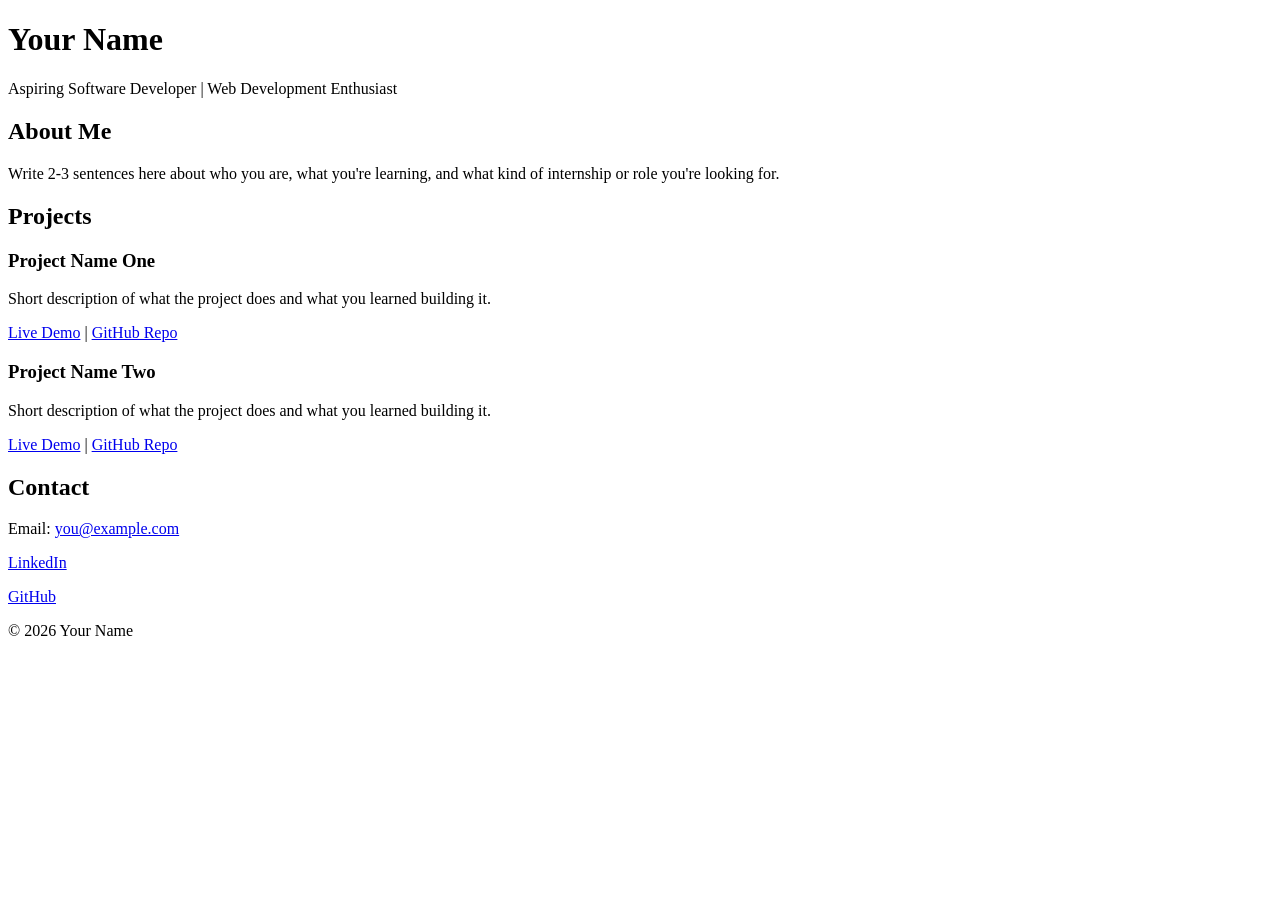
==== index.html @ 33540380 "Add files via upload" ====
<!DOCTYPE html>
<html lang="en">
<head>
  <meta charset="UTF-8">
  <meta name="viewport" content="width=device-width, initial-scale=1.0">
  <title>Your Name — Portfolio</title>
  <link rel="stylesheet" href="style.css">
</head>
<body>

  <!-- HEADER / INTRO SECTION -->
  <header>
    <h1>Your Name</h1>
    <p>Aspiring Software Developer | Web Development Enthusiast</p>
  </header>

  <!-- ABOUT SECTION -->
  <section id="about">
    <h2>About Me</h2>
    <p>
      Write 2-3 sentences here about who you are, what you're learning,
      and what kind of internship or role you're looking for.
    </p>
  </section>

  <!-- PROJECTS SECTION -->
  <section id="projects">
    <h2>Projects</h2>

    <div class="project">
      <h3>Project Name One</h3>
      <p>Short description of what the project does and what you learned building it.</p>
      <p>
        <a href="#">Live Demo</a> |
        <a href="#">GitHub Repo</a>
      </p>
    </div>

    <div class="project">
      <h3>Project Name Two</h3>
      <p>Short description of what the project does and what you learned building it.</p>
      <p>
        <a href="#">Live Demo</a> |
        <a href="#">GitHub Repo</a>
      </p>
    </div>

  </section>

  <!-- CONTACT SECTION -->
  <section id="contact">
    <h2>Contact</h2>
    <p>Email: <a href="mailto:you@example.com">you@example.com</a></p>
    <p><a href="https://linkedin.com/in/yourprofile" target="_blank">LinkedIn</a></p>
    <p><a href="https://github.com/yourusername" target="_blank">GitHub</a></p>
  </section>

  <!-- FOOTER -->
  <footer>
    <p>&copy; 2026 Your Name</p>
  </footer>

</body>
</html>
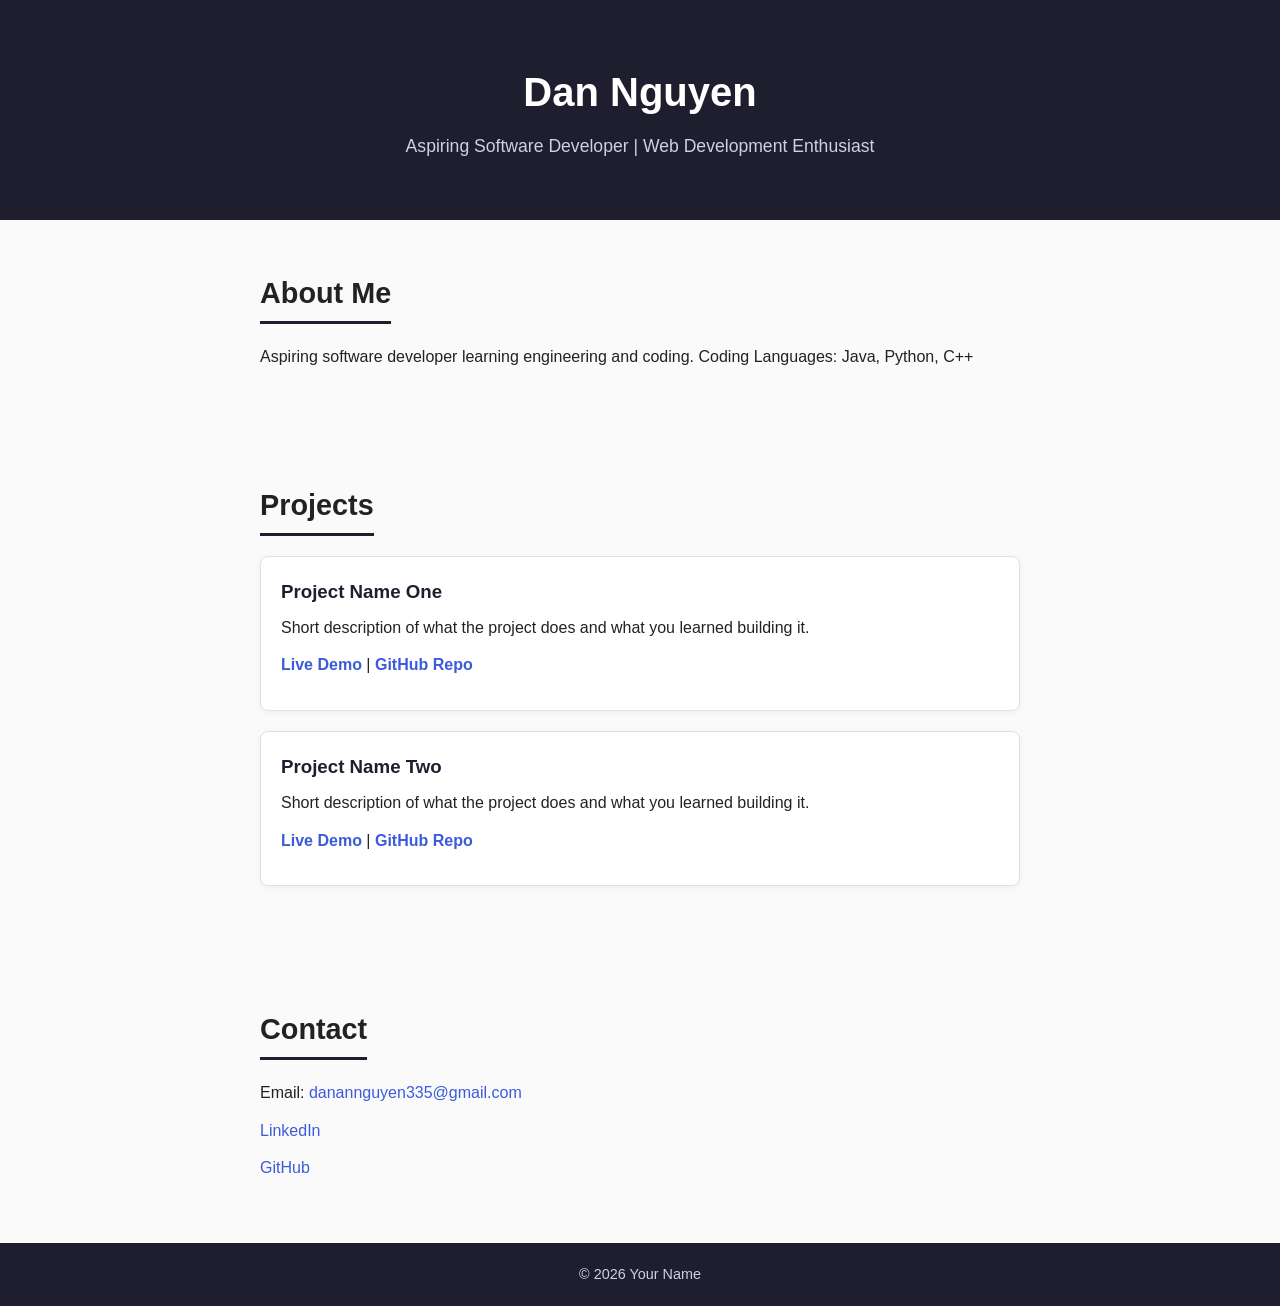
==== commit af595209: "Revise portfolio details for Dan Nguyen Updated personal information and project descriptions in the" ====
--- a/index.html
+++ b/index.html
@@ -3,14 +3,14 @@
 <head>
   <meta charset="UTF-8">
   <meta name="viewport" content="width=device-width, initial-scale=1.0">
-  <title>Your Name — Portfolio</title>
+  <title>Dan Nguyen — Portfolio</title>
   <link rel="stylesheet" href="style.css">
 </head>
 <body>
 
   <!-- HEADER / INTRO SECTION -->
   <header>
-    <h1>Your Name</h1>
+    <h1>Dan Nguyen</h1>
     <p>Aspiring Software Developer | Web Development Enthusiast</p>
   </header>
 
@@ -18,8 +18,7 @@
   <section id="about">
     <h2>About Me</h2>
     <p>
-      Write 2-3 sentences here about who you are, what you're learning,
-      and what kind of internship or role you're looking for.
+      Aspiring software developer learning engineering and coding. Coding Languages: Java, Python, C++
     </p>
   </section>
 
@@ -50,7 +49,7 @@
   <!-- CONTACT SECTION -->
   <section id="contact">
     <h2>Contact</h2>
-    <p>Email: <a href="mailto:you@example.com">you@example.com</a></p>
+    <p>Email: <a href="mailto:danannguyen335@gmail.com">danannguyen335@gmail.com</a></p>
     <p><a href="https://linkedin.com/in/yourprofile" target="_blank">LinkedIn</a></p>
     <p><a href="https://github.com/yourusername" target="_blank">GitHub</a></p>
   </section>
@@ -61,4 +60,4 @@
   </footer>
 
 </body>
-</html>+</html>
--- a/style.css
+++ b/style.css
@@ -0,0 +1,105 @@
+/* ===== GLOBAL RESET / BASE STYLES ===== */
+* {
+  margin: 0;
+  padding: 0;
+  box-sizing: border-box; /* makes padding/border not mess up widths */
+}
+
+body {
+  font-family: 'Segoe UI', Arial, sans-serif;
+  line-height: 1.6;
+  color: #222;
+  background-color: #fafafa;
+}
+
+/* ===== HEADER ===== */
+header {
+  background-color: #1e1e2f;
+  color: #fff;
+  padding: 60px 20px;
+  text-align: center;
+}
+
+header h1 {
+  font-size: 2.5rem;
+  margin-bottom: 8px;
+}
+
+header p {
+  font-size: 1.1rem;
+  color: #cfcfe8;
+}
+
+/* ===== SECTIONS ===== */
+section {
+  max-width: 800px;
+  margin: 0 auto;
+  padding: 50px 20px;
+}
+
+section h2 {
+  font-size: 1.8rem;
+  margin-bottom: 20px;
+  border-bottom: 3px solid #1e1e2f;
+  display: inline-block;
+  padding-bottom: 5px;
+}
+
+section p {
+  margin-bottom: 12px;
+}
+
+/* ===== PROJECT CARDS ===== */
+.project {
+  background: #fff;
+  border: 1px solid #e0e0e0;
+  border-radius: 8px;
+  padding: 20px;
+  margin-bottom: 20px;
+  box-shadow: 0 2px 6px rgba(0, 0, 0, 0.05);
+}
+
+.project h3 {
+  margin-bottom: 8px;
+  color: #1e1e2f;
+}
+
+.project a {
+  color: #3b5bdb;
+  text-decoration: none;
+  font-weight: 600;
+}
+
+.project a:hover {
+  text-decoration: underline;
+}
+
+/* ===== CONTACT LINKS ===== */
+#contact a {
+  color: #3b5bdb;
+  text-decoration: none;
+}
+
+#contact a:hover {
+  text-decoration: underline;
+}
+
+/* ===== FOOTER ===== */
+footer {
+  text-align: center;
+  padding: 20px;
+  background-color: #1e1e2f;
+  color: #cfcfe8;
+  font-size: 0.9rem;
+}
+
+/* ===== RESPONSIVE: SMALL SCREENS ===== */
+@media (max-width: 600px) {
+  header h1 {
+    font-size: 2rem;
+  }
+
+  section {
+    padding: 30px 15px;
+  }
+}
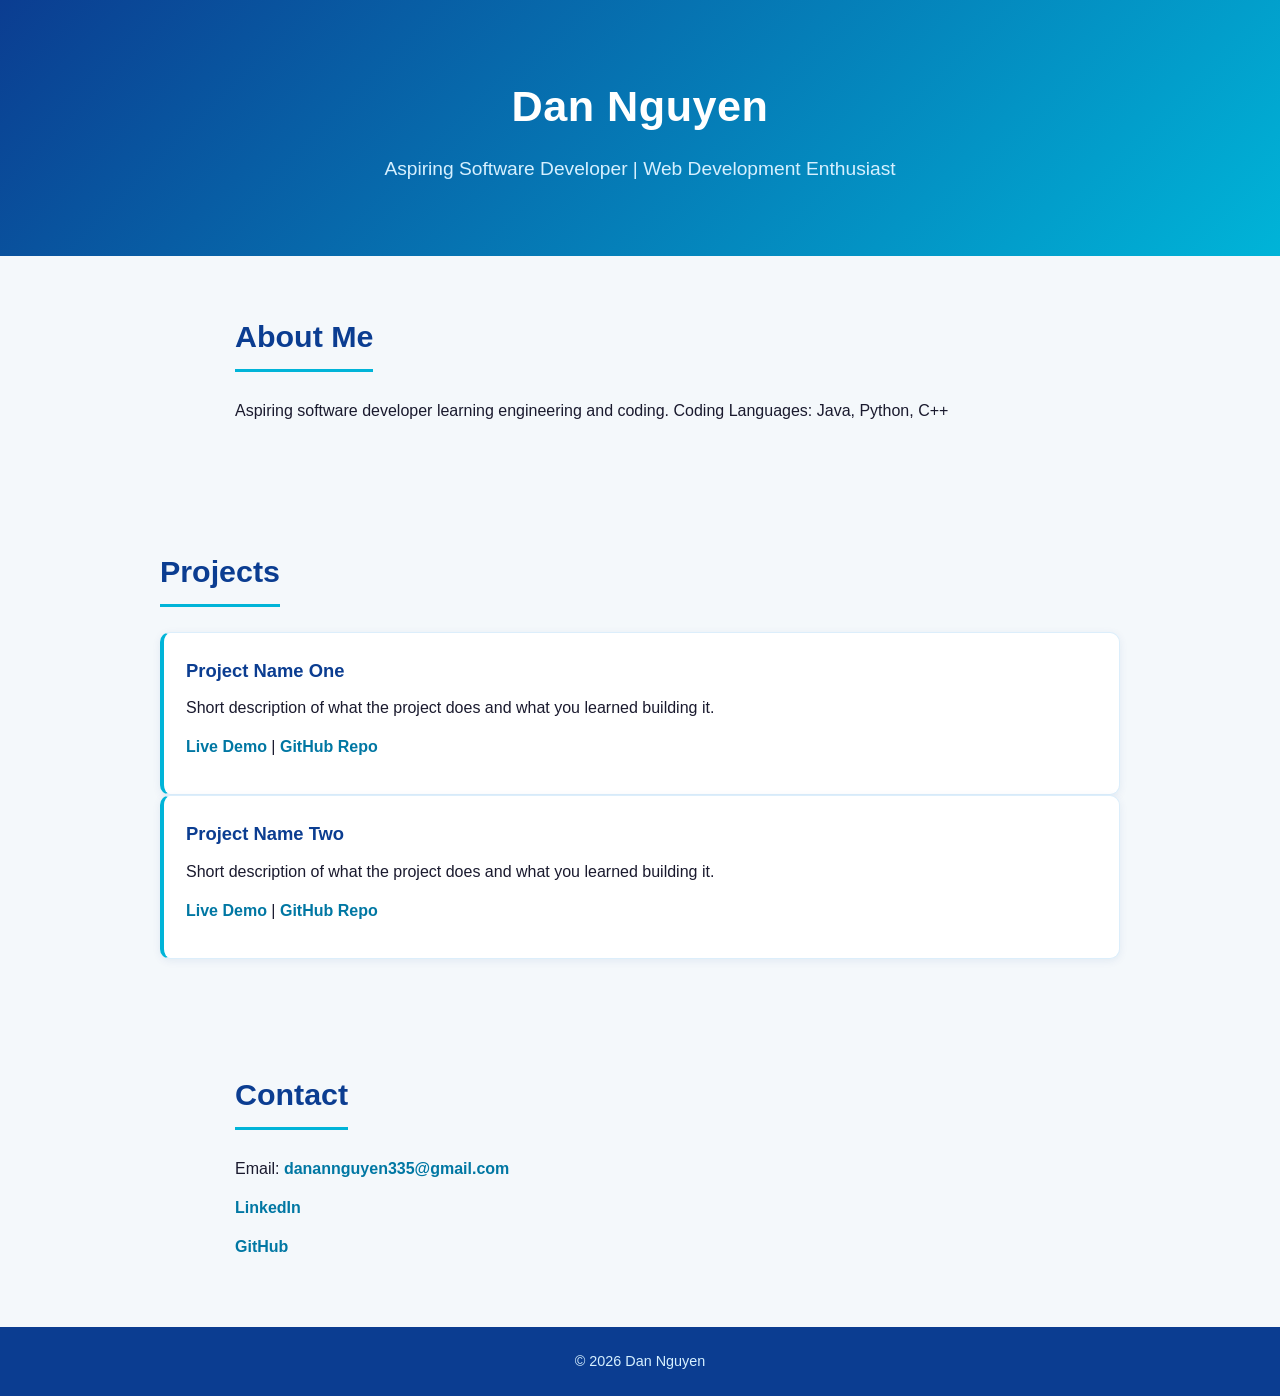
==== commit 9a7ab21e: "Update index.html with new content and links" ====
--- a/index.html
+++ b/index.html
@@ -51,12 +51,12 @@
     <h2>Contact</h2>
     <p>Email: <a href="mailto:danannguyen335@gmail.com">danannguyen335@gmail.com</a></p>
     <p><a href="https://linkedin.com/in/yourprofile" target="_blank">LinkedIn</a></p>
-    <p><a href="https://github.com/yourusername" target="_blank">GitHub</a></p>
+    <p><a href="https://github.com/Farmers2000" target="_blank">GitHub</a></p>
   </section>
 
   <!-- FOOTER -->
   <footer>
-    <p>&copy; 2026 Your Name</p>
+    <p>&copy; 2026 Dan Nguyen</p>
   </footer>
 
 </body>
--- a/style.css
+++ b/style.css
@@ -2,70 +2,107 @@
 * {
   margin: 0;
   padding: 0;
-  box-sizing: border-box; /* makes padding/border not mess up widths */
+  box-sizing: border-box;
 }
 
 body {
-  font-family: 'Segoe UI', Arial, sans-serif;
-  line-height: 1.6;
-  color: #222;
-  background-color: #fafafa;
+  font-family: 'Segoe UI', 'Helvetica Neue', Arial, sans-serif;
+  line-height: 1.7;
+  color: #1a1a2e;
+  background-color: #f4f8fb; /* soft light-blue background = "lab whiteboard" feel */
 }
 
 /* ===== HEADER ===== */
 header {
-  background-color: #1e1e2f;
+  background: linear-gradient(135deg, #0b3d91, #00b4d8); /* deep blue -> cyan, STEM/tech gradient */
   color: #fff;
-  padding: 60px 20px;
+  padding: 70px 20px;
   text-align: center;
 }
 
 header h1 {
-  font-size: 2.5rem;
-  margin-bottom: 8px;
+  font-size: 2.7rem;
+  margin-bottom: 10px;
+  letter-spacing: 0.5px;
 }
 
 header p {
-  font-size: 1.1rem;
-  color: #cfcfe8;
+  font-size: 1.2rem;
+  color: #d6f0ff;
+  font-weight: 300;
 }
 
 /* ===== SECTIONS ===== */
 section {
-  max-width: 800px;
+  max-width: 850px;
   margin: 0 auto;
-  padding: 50px 20px;
+  padding: 55px 20px;
 }
 
 section h2 {
-  font-size: 1.8rem;
-  margin-bottom: 20px;
-  border-bottom: 3px solid #1e1e2f;
+  font-size: 1.9rem;
+  margin-bottom: 25px;
+  color: #0b3d91;
+  border-bottom: 3px solid #00b4d8;
   display: inline-block;
-  padding-bottom: 5px;
+  padding-bottom: 6px;
 }
 
 section p {
   margin-bottom: 12px;
 }
 
-/* ===== PROJECT CARDS ===== */
+/* ===== PROJECTS: RESPONSIVE GRID ===== */
+#projects {
+  max-width: 1000px;
+}
+
+.project-grid {
+  display: grid;
+  grid-template-columns: repeat(auto-fit, minmax(260px, 1fr));
+  gap: 20px;
+  margin-top: 10px;
+}
+
 .project {
   background: #fff;
-  border: 1px solid #e0e0e0;
-  border-radius: 8px;
-  padding: 20px;
-  margin-bottom: 20px;
-  box-shadow: 0 2px 6px rgba(0, 0, 0, 0.05);
+  border: 1px solid #dceefb;
+  border-left: 4px solid #00b4d8; /* accent bar = quick visual scan cue */
+  border-radius: 10px;
+  padding: 22px;
+  box-shadow: 0 2px 8px rgba(11, 61, 145, 0.08);
+  transition: transform 0.2s ease, box-shadow 0.2s ease;
+}
+
+.project:hover {
+  transform: translateY(-4px); /* subtle lift on hover = feels interactive */
+  box-shadow: 0 6px 16px rgba(11, 61, 145, 0.15);
 }
 
 .project h3 {
   margin-bottom: 8px;
-  color: #1e1e2f;
+  color: #0b3d91;
+  font-size: 1.15rem;
+}
+
+.project .tags {
+  margin: 8px 0 12px;
+}
+
+.project .tags span {
+  display: inline-block;
+  background: #e6f7fb;
+  color: #0077a3;
+  font-size: 0.75rem;
+  font-weight: 600;
+  padding: 3px 10px;
+  border-radius: 999px;
+  margin-right: 6px;
+  margin-bottom: 6px;
 }
 
 .project a {
-  color: #3b5bdb;
+  color: #0077a3;
   text-decoration: none;
   font-weight: 600;
 }
@@ -76,8 +113,9 @@
 
 /* ===== CONTACT LINKS ===== */
 #contact a {
-  color: #3b5bdb;
+  color: #0077a3;
   text-decoration: none;
+  font-weight: 600;
 }
 
 #contact a:hover {
@@ -87,19 +125,23 @@
 /* ===== FOOTER ===== */
 footer {
   text-align: center;
-  padding: 20px;
-  background-color: #1e1e2f;
-  color: #cfcfe8;
+  padding: 22px;
+  background-color: #0b3d91;
+  color: #d6f0ff;
   font-size: 0.9rem;
 }
 
 /* ===== RESPONSIVE: SMALL SCREENS ===== */
 @media (max-width: 600px) {
   header h1 {
-    font-size: 2rem;
+    font-size: 2.1rem;
   }
 
   section {
-    padding: 30px 15px;
+    padding: 35px 15px;
   }
-}+
+  .project-grid {
+    grid-template-columns: 1fr;
+  }
+}
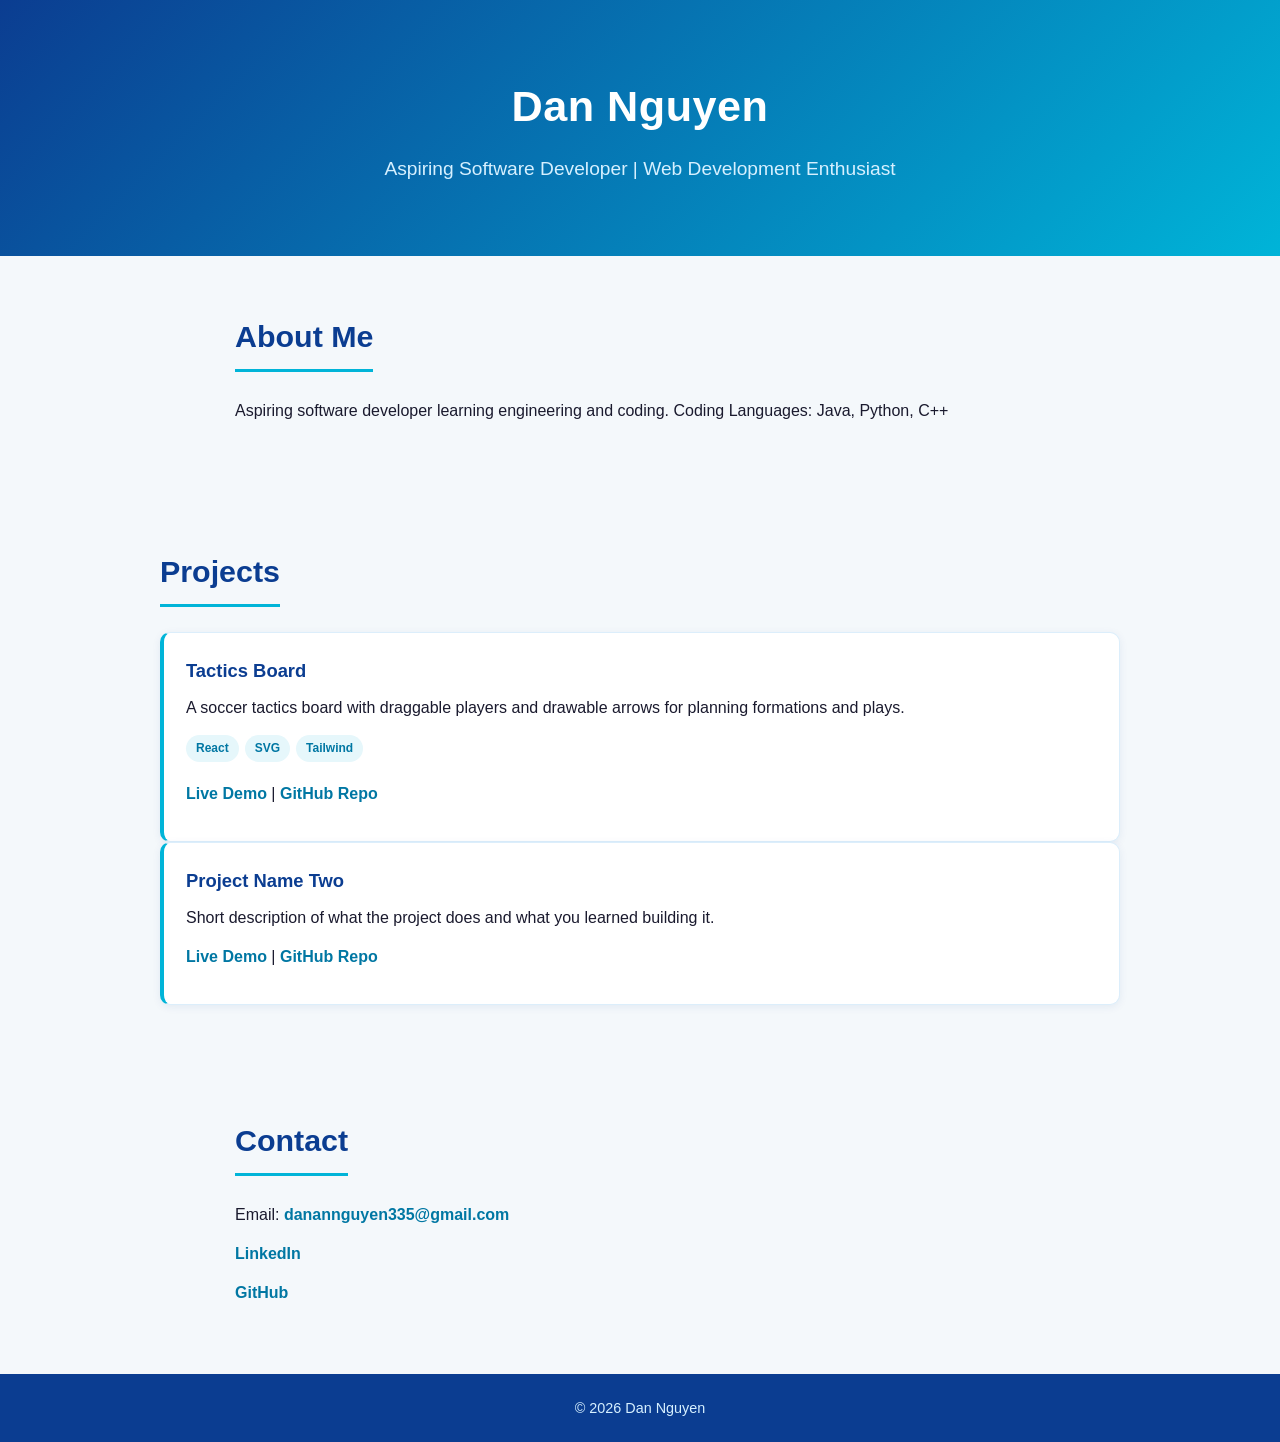
==== commit 587aeb44: "Add 'Tactics Board' project to portfolio Added a new project 'Tactics Board' with a description and " ====
--- a/index.html
+++ b/index.html
@@ -26,14 +26,17 @@
   <section id="projects">
     <h2>Projects</h2>
 
-    <div class="project">
-      <h3>Project Name One</h3>
-      <p>Short description of what the project does and what you learned building it.</p>
-      <p>
-        <a href="#">Live Demo</a> |
-        <a href="#">GitHub Repo</a>
-      </p>
-    </div>
+<div class="project">
+  <h3>Tactics Board</h3>
+  <p>A soccer tactics board with draggable players and drawable arrows for planning formations and plays.</p>
+  <div class="tags">
+    <span>React</span><span>SVG</span><span>Tailwind</span>
+  </div>
+  <p>
+    <a href="projects/soccer-tactics-board.html">Live Demo</a> |
+    <a href="https://github.com/yourusername/yourusername.github.io/blob/main/projects/soccer-tactics-board.html">GitHub Repo</a>
+  </p>
+</div>
 
     <div class="project">
       <h3>Project Name Two</h3>
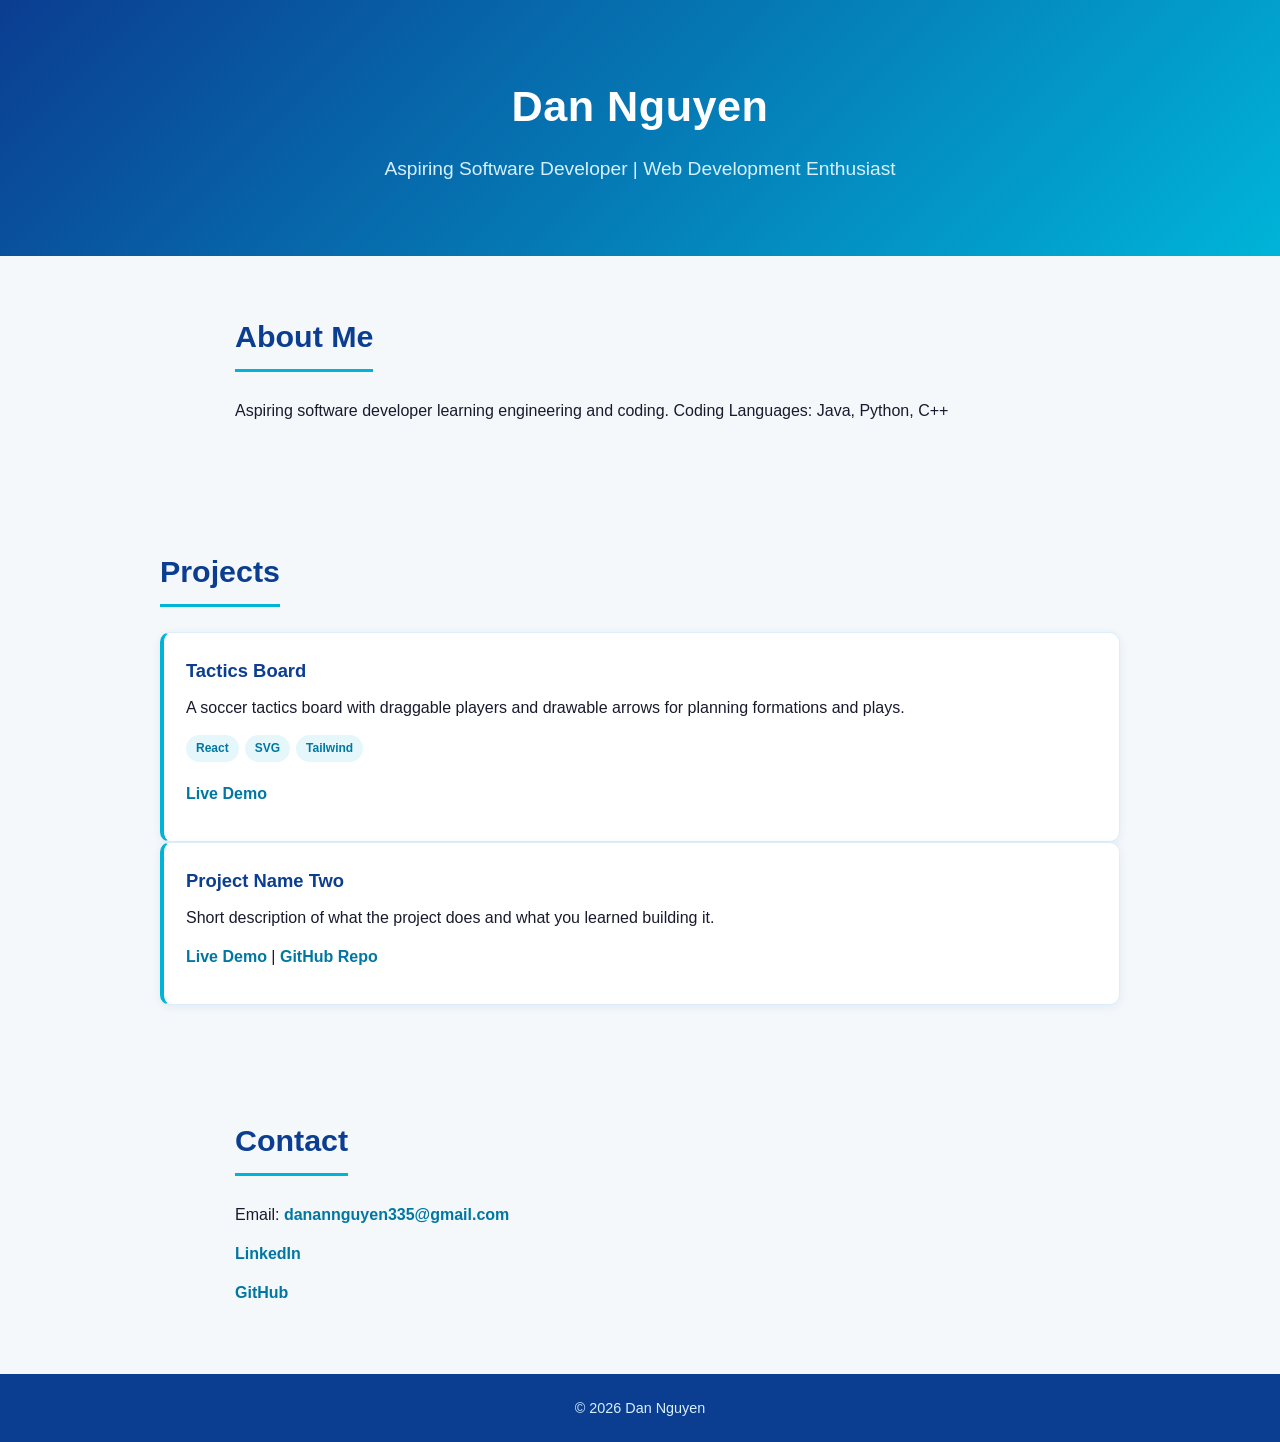
==== commit 83c7c052: "Refactor index.html for clarity and structure Removed unnecessary project links and cleaned up the H" ====
--- a/index.html
+++ b/index.html
@@ -33,8 +33,7 @@
     <span>React</span><span>SVG</span><span>Tailwind</span>
   </div>
   <p>
-    <a href="projects/soccer-tactics-board.html">Live Demo</a> |
-    <a href="https://github.com/yourusername/yourusername.github.io/blob/main/projects/soccer-tactics-board.html">GitHub Repo</a>
+    <a href="projects/soccer-tactics-board.html">Live Demo</a>
   </p>
 </div>
 
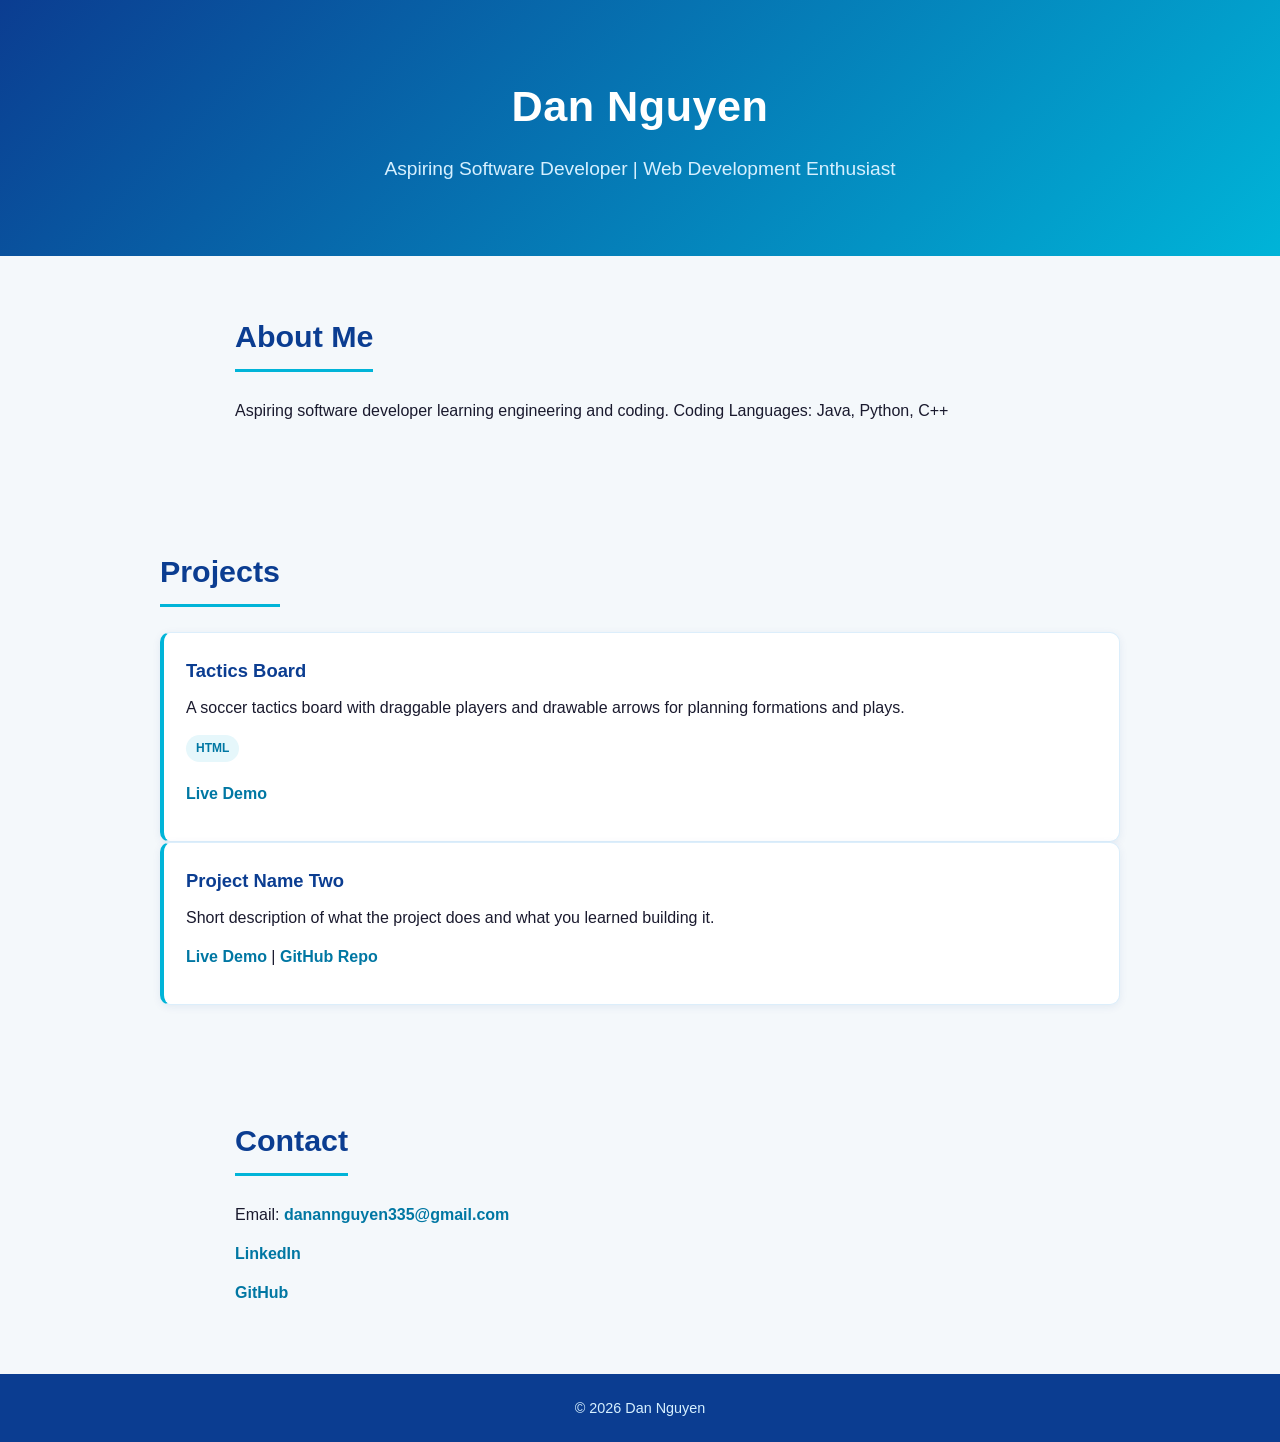
==== commit 32b1150d: "Modify project section in index.html Updated project details and added HTML tag for Tactics Board." ====
--- a/index.html
+++ b/index.html
@@ -30,7 +30,7 @@
   <h3>Tactics Board</h3>
   <p>A soccer tactics board with draggable players and drawable arrows for planning formations and plays.</p>
   <div class="tags">
-    <span>React</span><span>SVG</span><span>Tailwind</span>
+    <span>HTML</span>
   </div>
   <p>
     <a href="projects/soccer-tactics-board.html">Live Demo</a>
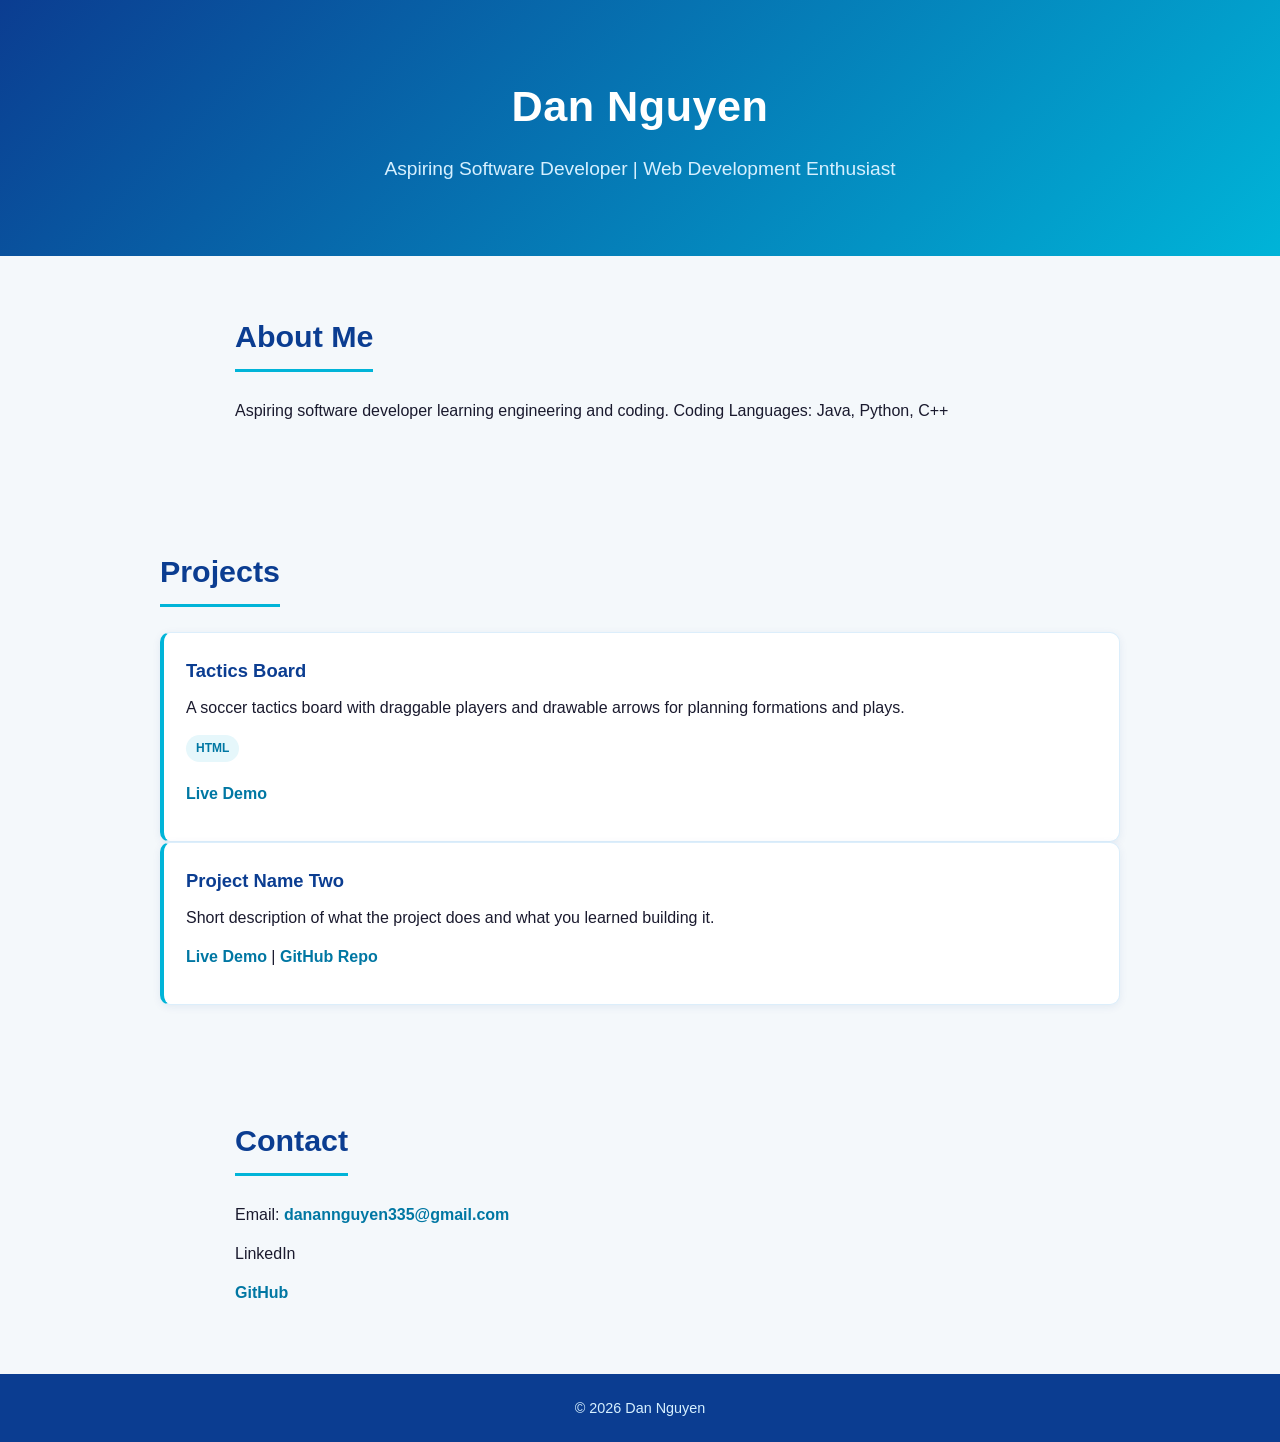
==== commit 197e5ba3: "Refactor index.html for improved structure Updated the HTML structure of the portfolio page, includi" ====
--- a/index.html
+++ b/index.html
@@ -52,7 +52,7 @@
   <section id="contact">
     <h2>Contact</h2>
     <p>Email: <a href="mailto:danannguyen335@gmail.com">danannguyen335@gmail.com</a></p>
-    <p><a href="https://linkedin.com/in/yourprofile" target="_blank">LinkedIn</a></p>
+    <p> LinkedIn </p>
     <p><a href="https://github.com/Farmers2000" target="_blank">GitHub</a></p>
   </section>
 
